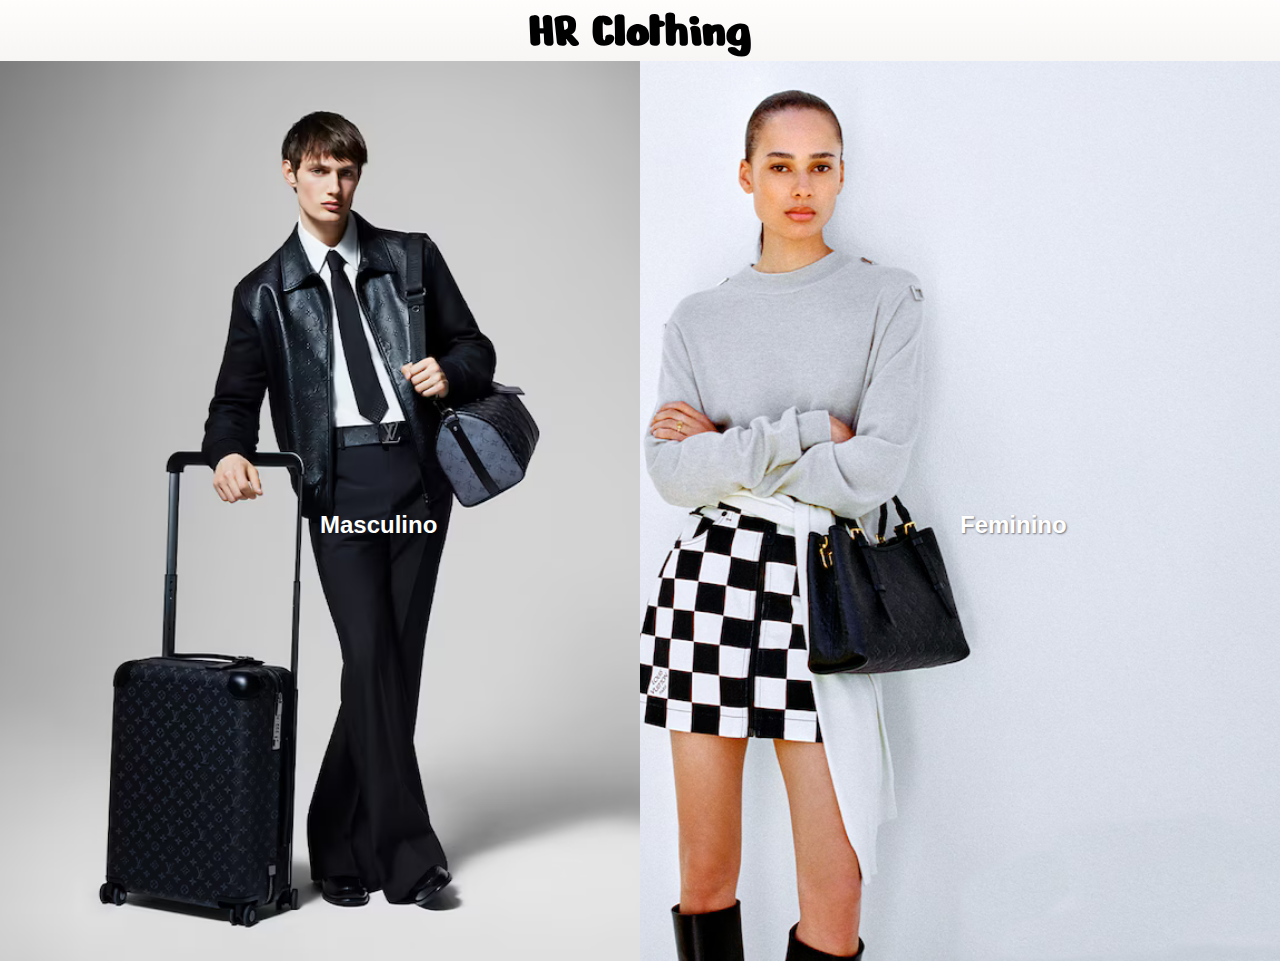
==== index.html @ dde22a19 "Criação e estruturação da página inicial e estilizações iniciais" ====
<!DOCTYPE html>
<html lang="pt-br">
<head>
    <meta charset="UTF-8">
    <meta name="viewport" content="width=device-width, initial-scale=1.0">
    <title>HR</title>
    <link rel="stylesheet" href="css/index-style.css">
    <style>
        @import url('https://fonts.googleapis.com/css2?family=Nerko+One&family=Roboto:ital,wght@0,100;0,300;0,400;0,500;0,700;0,900;1,100;1,300;1,400;1,500;1,700;1,900&family=Sevillana&display=swap');
    </style>
</head>
<body>
    <h1>HR Clothing</h1>
    <div class="container">
        <div class="image-masculino">
            <span id="masculino">Masculino</span>
        </div>
        <div class="image-feminino">
            <span id="feminino">Feminino</span>
        </div>
    </div>
</body>
</html>
---- css/index-style.css ----
@charset "UTF-8";

body {
    background-image: linear-gradient(to top, rgba(126, 121, 121, 0.877), rgba(255, 252, 252, 0.904));
    height: 100%;
    width: 100%;
    font-family: Arial, Helvetica, sans-serif;
    display: auto;
    margin: 0px;

}

h1 {
    font-family: "Nerko One", cursive;
    text-align: center;
    font-size: 50px;
    max-width: 100%;
    margin: auto;
}

.container {
    display: flex;
    flex-wrap: nowrap;
    height: 100vh;
    width: 100%;
    margin: 0;
}

.image-masculino {
    width: 50%;
    height: 100%;
    object-fit: cover;
    background-image: url(../img/M_BC_LG_OME02_July24_DI3.png);
    background-repeat: no-repeat;
    background-size: cover;
    background-position: center;
    
}

.image-feminino {
    width: 50%;
    height: 100%;
    object-fit: cover;
    background-image: url(../img/W_BC_LG_Babylone2_July24_DI3.png);
    background-repeat: no-repeat;
    background-size: cover;
    background-position: center;
}

.container span {
    position: absolute;
    top: 50%;
    left: 50%;
    transform: translate(-50%, -50%);
    font-size: 24px;
    font-weight: bold;
    color: #fff;
    text-shadow: 1px 1px 2px rgba(0, 0, 0, 0.5);
}

#masculino {
    position: relative;
    top: 50%;
    text-align: center;
}

#feminino {
    position: relative;
    top: 50%;
    text-align: center;
}
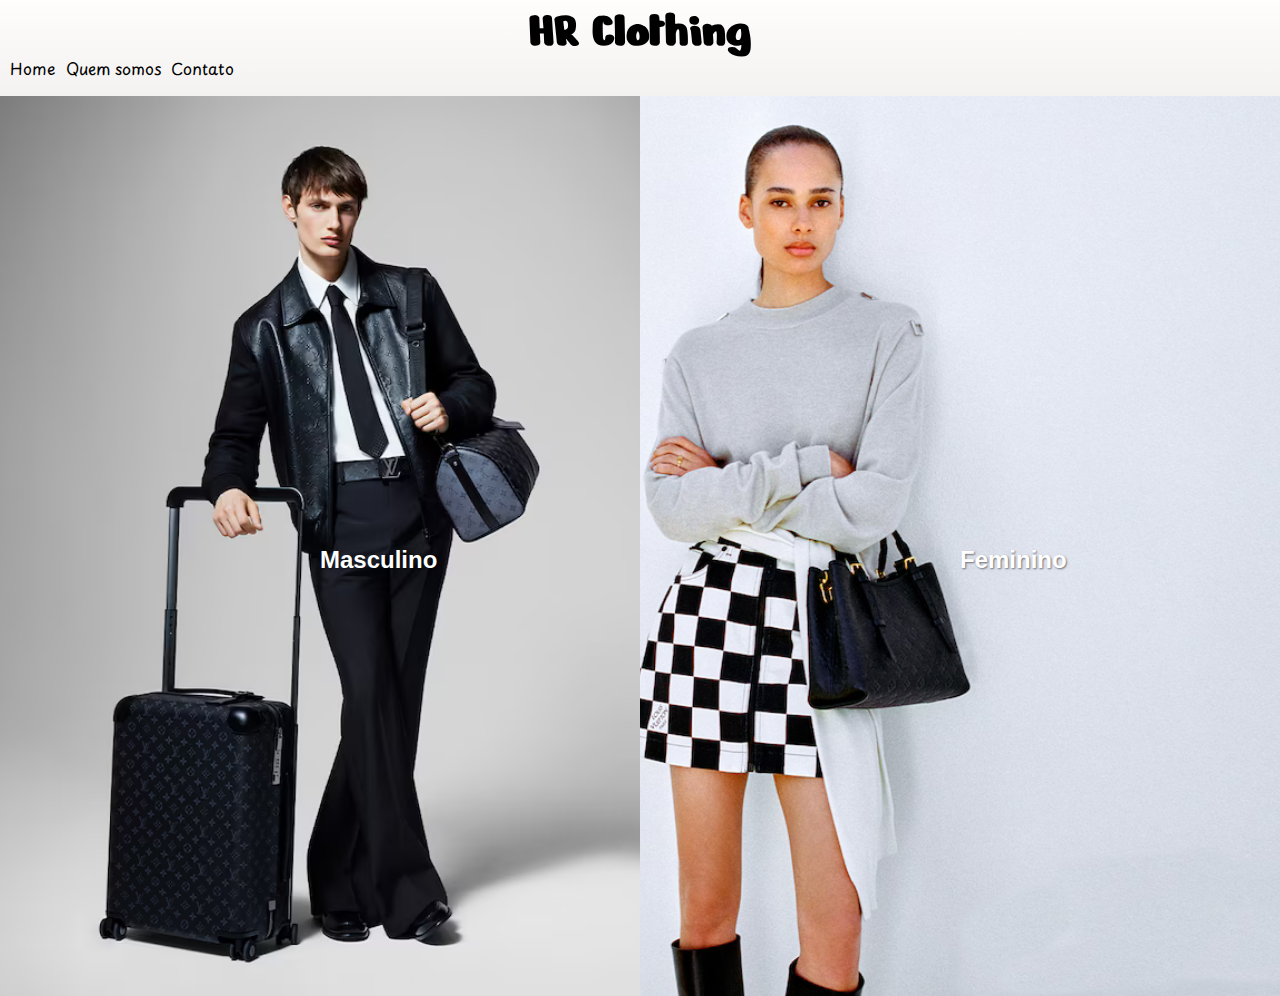
==== commit adff4da6: "Acrescentando informações do topo da página index e criando novos htmls que serão usados futuramente" ====
--- a/index.html
+++ b/index.html
@@ -4,20 +4,32 @@
     <meta charset="UTF-8">
     <meta name="viewport" content="width=device-width, initial-scale=1.0">
     <title>HR</title>
+    <link rel="shortcut icon" href="favicon.ico" type="image/x-icon">
     <link rel="stylesheet" href="css/index-style.css">
     <style>
         @import url('https://fonts.googleapis.com/css2?family=Nerko+One&family=Roboto:ital,wght@0,100;0,300;0,400;0,500;0,700;0,900;1,100;1,300;1,400;1,500;1,700;1,900&family=Sevillana&display=swap');
     </style>
+    <style>
+        @import url('https://fonts.googleapis.com/css2?family=Playpen+Sans:wght@100..800&display=swap');
+        </style>
+        
 </head>
 <body>
     <h1>HR Clothing</h1>
+    <ul>
+        <li><a href="index.html">Home</a></li>
+        <li><a href="quemsomos.html">Quem somos</a></li>
+        <li><a href="#">Contato</a></li>
+    </ul>
+    <div style="clear: both;"></div>
     <div class="container">
         <div class="image-masculino">
-            <span id="masculino">Masculino</span>
+            <span id="masculino"><a href="modamasc.html">Masculino</a></span>
         </div>
         <div class="image-feminino">
-            <span id="feminino">Feminino</span>
+            <span id="feminino"><a href="modafem.html">Feminino</a></span>
         </div>
     </div>
+
 </body>
 </html>--- a/css/index-style.css
+++ b/css/index-style.css
@@ -68,4 +68,28 @@
     position: relative;
     top: 50%;
     text-align: center;
+}
+
+a {
+    color: #fff;
+    text-decoration: none;
+}
+
+li a{
+    font-family: "Playpen Sans",cursive ;
+    color: black;
+    vertical-align: top;
+    margin: 0 5px;
+    
+    
+}
+
+ul{
+    display: flex;
+    flex-wrap: wrap;
+    justify-content: flex-start;
+    list-style-type: none;
+    margin-left: -35px;
+    margin-top: -5px;
+    
 }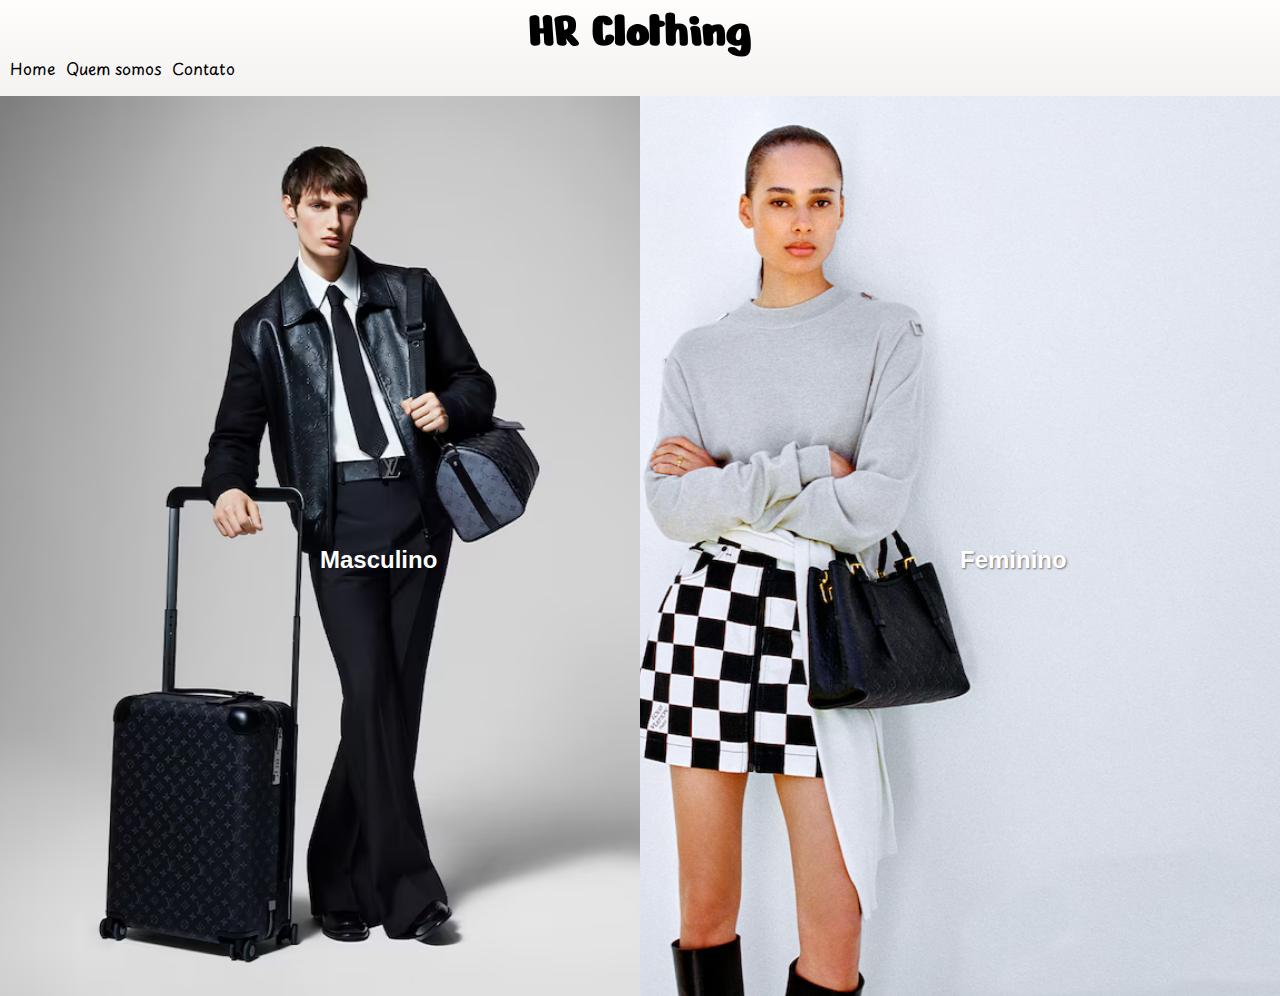
==== commit 9fe4e6fd: "Adicionando dropdown ao link Contato, possibilitando que o usuário final tenha duas opções de contat" ====
--- a/index.html
+++ b/index.html
@@ -19,9 +19,15 @@
     <ul>
         <li><a href="index.html">Home</a></li>
         <li><a href="quemsomos.html">Quem somos</a></li>
-        <li><a href="#">Contato</a></li>
+        <li class="dropdown">
+            <a href="#" class="dropdown-link">Contato</a>
+            <ul class="dropdown-content">
+                <li><a href="https://www.instagram.com/heronramoss/" target="_blank">Instagram</a></li>
+                <li><a href="https://api.whatsapp.com/send?phone=+5511959002902&text=Olá%2C+gostaria+de+informações+sobre+a+loja+HR+Clothing+%21" target="_blank">WhatsApp</a></li>
+            </ul>
+        </li>
     </ul>
-    <div style="clear: both;"></div>
+    
     <div class="container">
         <div class="image-masculino">
             <span id="masculino"><a href="modamasc.html">Masculino</a></span>
@@ -31,5 +37,21 @@
         </div>
     </div>
 
+    <script>
+
+window.onclick = function(event) {
+  if (!event.target.matches('.dropdown-link')) {
+    var dropdowns = document.getElementsByClassName("dropdown-content");
+    var i;
+    for (i = 0; i < dropdowns.length; i++) {
+      var openDropdown = dropdowns[i];
+      if (openDropdown.classList.contains('show')) {
+        openDropdown.classList.remove('show');
+      }
+    }
+  }
+}
+    </script>
+
 </body>
 </html>--- a/css/index-style.css
+++ b/css/index-style.css
@@ -92,4 +92,48 @@
     margin-left: -35px;
     margin-top: -5px;
     
-}+}
+
+
+.dropdown-link {
+    text-decoration: none;
+    padding: 1px;
+    font-size: 16px;
+    
+  }
+
+  .dropdown-link:hover, .dropdown-link:focus {
+    background-color: #3e8e41;
+  }
+  
+  .dropdown {
+    position: relative;
+    display: inline-block;
+  }
+  
+  .dropdown-content {
+    display: none;
+    position: absolute;
+    background-color: #f1f1f1;
+    min-width: 160px;
+    box-shadow: 0px 8px 16px 0px rgba(0,0,0,0.2);
+    z-index: 1;
+  }
+  
+  .dropdown-content a {
+    color: black;
+    padding: 12px 16px;
+    text-decoration: none;
+    display: block;
+  }
+  
+  .dropdown-content a:hover {background-color: #ddd;}
+  
+
+  .dropdown-link:hover + .dropdown-content {
+    display: block;
+  }
+  
+  .dropdown:hover .dropdown-content {
+    display: block;
+  }